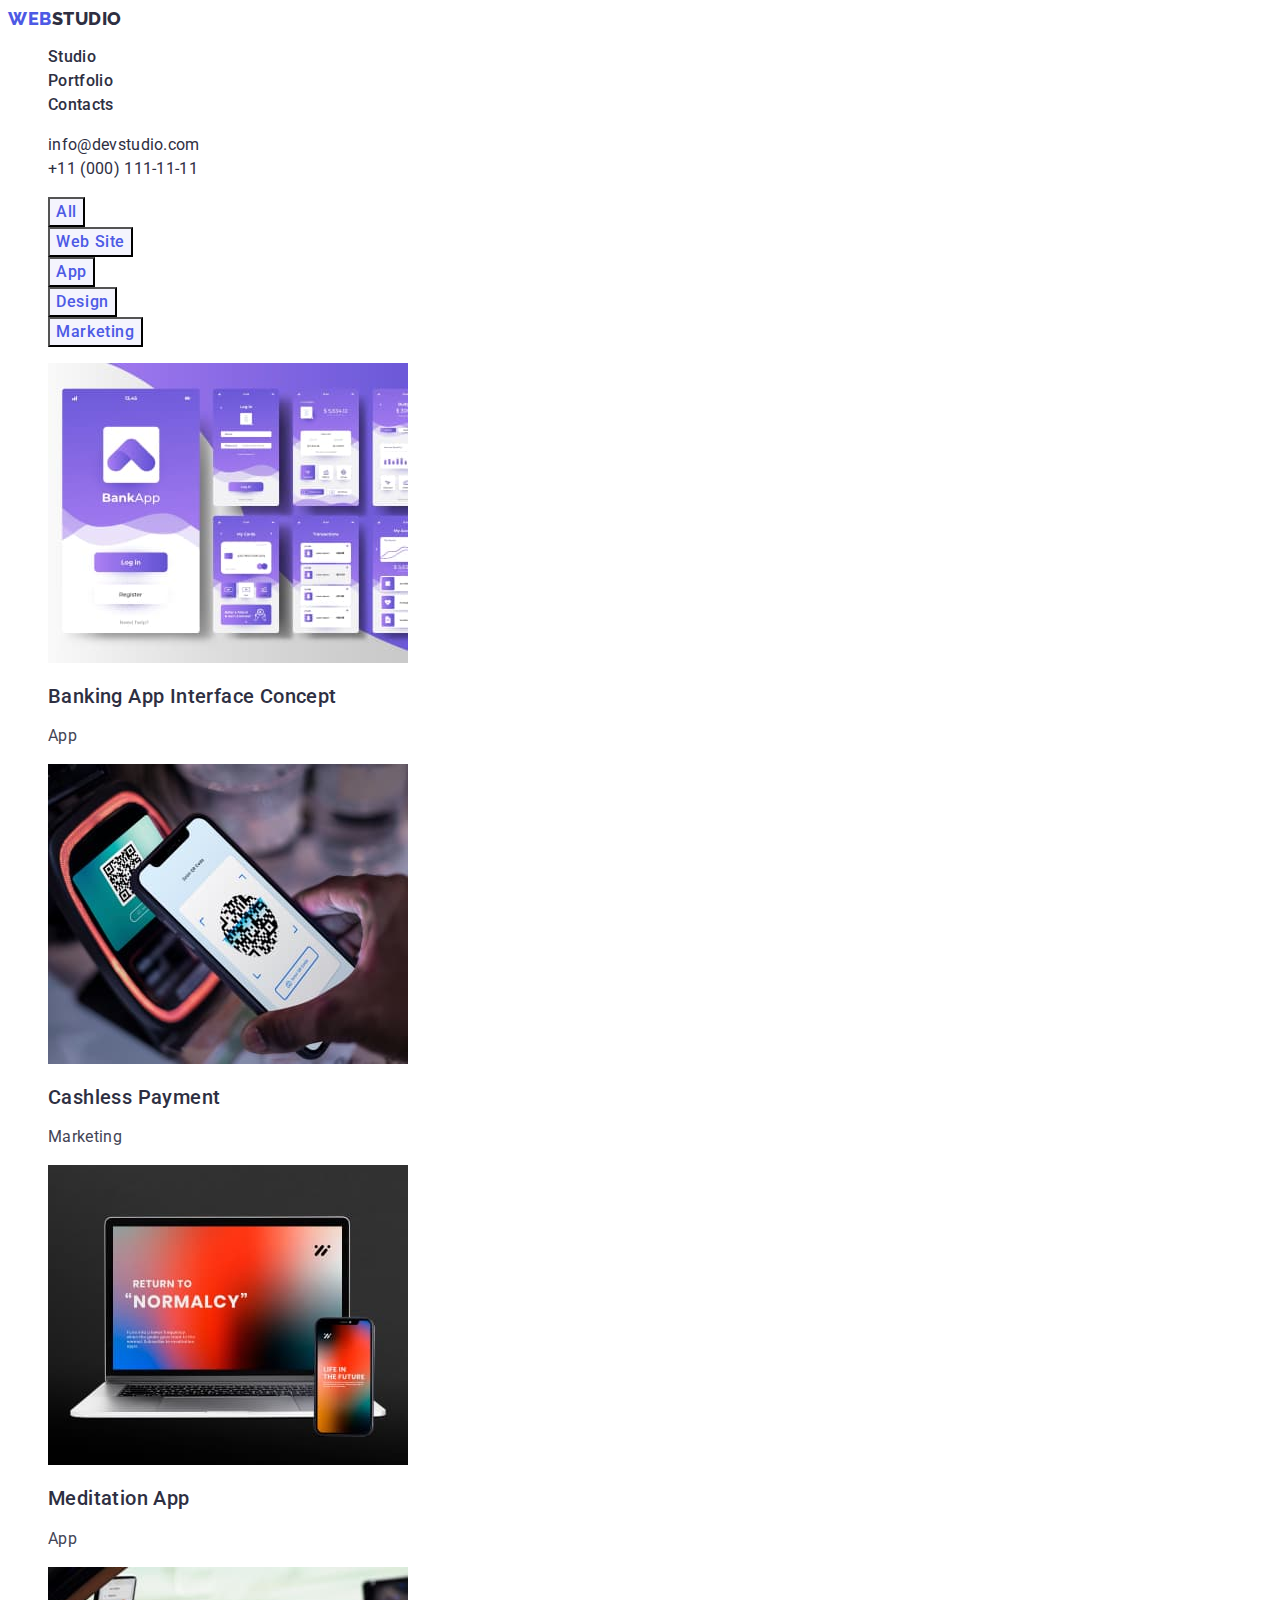
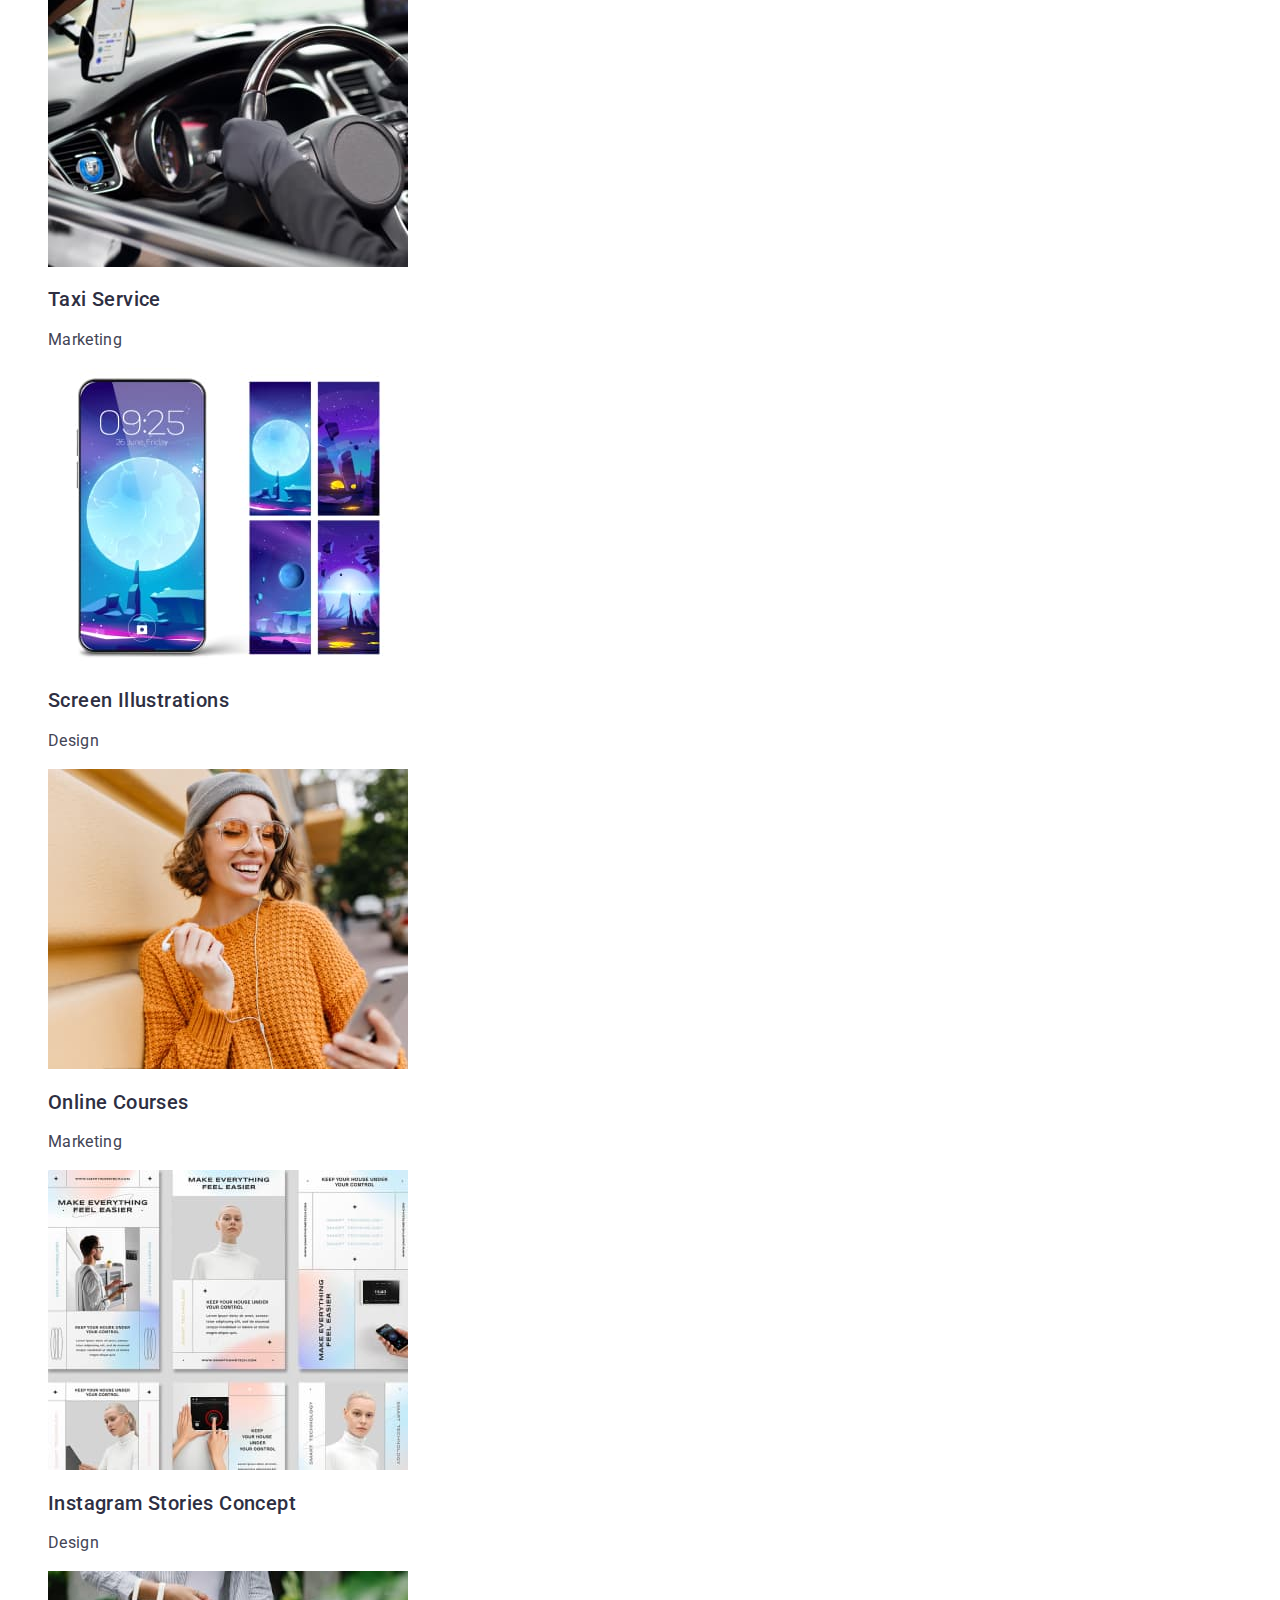
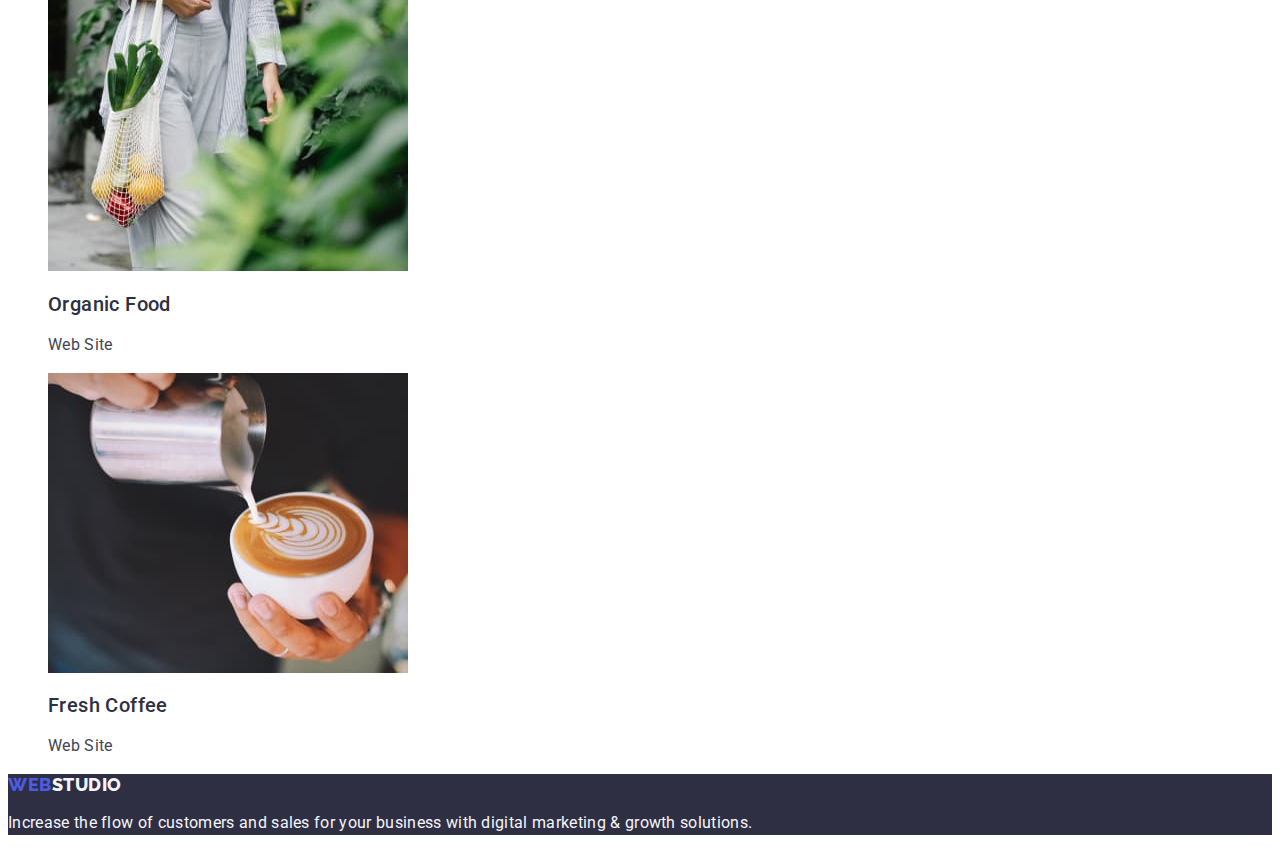
==== portfolio.html @ 87c81860 "Initial commit" ====
<!DOCTYPE html>
<html lang="en">
  <head>
    <meta charset="UTF-8" />
    <meta http-equiv="X-UA-Compatible" content="IE=edge" />
    <meta name="viewport" content="width=device-width, initial-scale=1.0" />
    <title>Portfolio</title>
    <link rel="preconnect" href="https://fonts.googleapis.com" />
    <link rel="preconnect" href="https://fonts.gstatic.com" crossorigin />
    <link
      href="https://fonts.googleapis.com/css2?family=Raleway:wght@800&family=Roboto:wght@400;500;700;900&display=swap"
      rel="stylesheet"
    />
    <link rel="stylesheet" href="./css/styles.css" />
  </head>
  <body>
    <!--Header section-->
    <header class="header">
      <!--Navigation-->
      <nav class="header-nav">
        <a class="logo link" href="./index.html">
          Web<span class="header-logo">Studio</span></a
        >
        <ul class="nav list">
          <li class="nav item">
            <a class="nav link" href="./index.html">Studio</a>
          </li>
          <li class="nav item">
            <a class="nav link" href="./portfolio.html"> Portfolio</a>
          </li>
          <li class="nav item">
            <a class="nav link" href="">Contacts</a>
          </li>
        </ul>
      </nav>
      <!--Contacts-->
      <address class="header-contacts">
        <ul class="contacts list">
          <li class="contacts item">
            <a class="contacts link" href="mailto:info@devstudio.com">
              info@devstudio.com</a
            >
          </li>
          <li class="contacts item">
            <a class="contacts link" href="tel:+110001111111">
              +11 (000) 111-11-11</a
            >
          </li>
        </ul>
      </address>
    </header>
    <main>
      <!--Gallery-->
      <section class="gallery section">
        <h1 class="gallery headline" hidden>Portfolio</h1>
        <!--Filters-->
        <ul class="gallery list">
          <li class="gallery item">
            <button class="buttons" type="button">All</button>
          </li>
          <li class="gallery item">
            <button class="buttons" type="button">Web Site</button>
          </li>
          <li class="gallery item">
            <button class="buttons" type="button">App</button>
          </li>
          <li class="gallery item">
            <button class="buttons" type="button">Design</button>
          </li>
          <li class="gallery item">
            <button class="buttons" type="button">Marketing</button>
          </li>
        </ul>
        <!--Images-->
        <ul class="gallery list">
          <li class="gallery item">
            <a class="gallery link" href="">
              <img
                class="img-item"
                src="./images/portfolio/img1.jpg"
                alt="Banking App Interface Concept"
                width="360"
                height="300"
              />
              <h2 class="gallery title">Banking App Interface Concept</h2>
              <p class="gallery text">App</p>
            </a>
          </li>
          <li class="gallery item">
            <a class="gallery link" href="">
              <img
                class="img-item"
                src="./images/portfolio/img2.jpg"
                alt="Cashless Payment"
                width="360"
                height="300"
              />
              <h2 class="gallery title">Cashless Payment</h2>
              <p class="gallery text">Marketing</p>
            </a>
          </li>
          <li class="gallery item">
            <a class="gallery link" href="">
              <img
                class="img-item"
                src="./images/portfolio/img3.jpg"
                alt="Meditation App"
                width="360"
                height="300"
              />
              <h2 class="gallery title">Meditation App</h2>
              <p class="gallery text">App</p>
            </a>
          </li>
          <li class="gallery item">
            <a class="gallery link" href="">
              <img
                class="img-item"
                src="./images/portfolio/img4.jpg"
                alt="Taxi Service"
                width="360"
                height="300"
              />
              <h2 class="gallery title">Taxi Service</h2>
              <p class="gallery text">Marketing</p>
            </a>
          </li>
          <li class="gallery item">
            <a class="gallery link" href="">
              <img
                class="img-item"
                src="./images/portfolio/img5.jpg"
                alt="Screen Illustrations"
                width="360"
                height="300"
              />
              <h2 class="gallery title">Screen Illustrations</h2>
              <p class="gallery text">Design</p>
            </a>
          </li>
          <li class="gallery item">
            <a class="gallery link" href="">
              <img
                class="img-item"
                src="./images/portfolio/img6.jpg"
                alt="Online Course"
                width="360"
                height="300"
              />
              <h2 class="gallery title">Online Courses</h2>
              <p class="gallery text">Marketing</p>
            </a>
          </li>
          <li class="gallery item">
            <a class="gallery link" href="">
              <img
                class="img-item"
                src="./images/portfolio/img7.jpg"
                alt="Instagram Stories Concept"
                width="360"
                height="300"
              />
              <h2 class="gallery title">Instagram Stories Concept</h2>
              <p class="gallery text">Design</p>
            </a>
          </li>
          <li class="gallery item">
            <a class="gallery link" href="">
              <img
                class="img-item"
                src="./images/portfolio/img8.jpg"
                alt="Organic Food"
                width="360"
                height="300"
              />
              <h2 class="gallery title">Organic Food</h2>
              <p class="gallery text">Web Site</p>
            </a>
          </li>
          <li class="gallery item">
            <a class="gallery link" href="">
              <img
                class="img-item"
                src="./images/portfolio/img9.jpg"
                alt="Fresh Coffee"
                width="360"
                height="300"
              />
              <h2 class="gallery title">Fresh Coffee</h2>
              <p class="gallery text">Web Site</p>
            </a>
          </li>
        </ul>
      </section>
    </main>
    <!--Footer-->
    <footer class="footer section">
      <a class="logo link" href="./index.html">
        Web<span class="footer-logo">Studio</span></a
      >
      <p class="logo-text">
        Increase the flow of customers and sales for your business with digital
        marketing & growth solutions.
      </p>
    </footer>
  </body>
</html>
---- css/styles.css ----
:root {
   /* Colors */
    --primary-bg-color: #FFFFFF;
    --primary-color: #434455;
    
    --main-title-color: #2E2F42;
    --main-text-color: #434455;

    --logo-color: #4D5AE5;
    --logo-accent-color: #2E2F42;
   
    --hero-main-title: #FFFFFF;
    --hero-bg-color: #2E2F42;
    --hero-btn-bgc: #4d5ae5;
    --hero-button-color: #FFFFFF;
    
    --contacts-text-color: #2E2F42;

    --team-bg-color: #F4F4FD;
    
    --nav-menu-color: #2E2F42;
    --hover-focus: #404BBF;
    
    --footer-bg-color: #2E2F42;
    --footer-logo-color: #F4F4FD;
    --footer-logo-text: #F4F4FD;
    
    --portfolio-btn-bgc: #F4F4FD;
    --portfolio-btn-color: #4d5ae5;
    --portfolio-btn-hover: #FFFFFF;
    
    
 }

 /* Main characteristics for body, titles, text and items */
 body {
   background-color: var(--primary-bg-color);
   color:var(--primary-color);
   font-family: 'Roboto', sans-serif;
   font-style: normal;
   font-weight: 400;
   font-size: 16px;
   letter-spacing: 0.02em;
  
 }

.list {
    list-style: none;
 }
 .link {
   text-decoration: none;
 }

 /* Header section */
 /* Logo */
 .logo.link {
    color: var(--logo-color);
    font-family: 'Raleway', sans-serif;
    font-weight: 800;
    font-size: 18px;
    line-height: 1.17;
    letter-spacing: 0.03em;
    text-transform: uppercase;
 }
 .header-logo {
    color: var(--logo-accent-color);
 }


 /* Navigation */

 .nav.link:hover, .nav.link:focus 
 {
   color: var(--hover-focus);
 }

 .nav.link{
    color: var(--nav-menu-color);
    font-weight: 500;
    line-height: 1.5;
 }

 /* Contacts */
 .header-contacts {
   font-style: normal;
 }
 .contacts.link {
    color: var(--contacts-text-color);
    line-height: 1.5;

 } 

 .contacts.link:hover, 
 .contacts.link:focus {
   color: var(--hover-focus);
 }

 /* Hero section */
 .hero.section {
   background-color: var(--hero-bg-color);
 }

  /* Hero heading */
 .hero.heading {
    color: var(--hero-main-title);
    font-weight: 700;
    font-size: 56px;
    line-height: 1.07;
    letter-spacing: 0.02em;
    text-align: center;
 }

.hero-button {
    background-color: var(--hero-btn-bgc);
    color: var(--hero-button-color);
    font-family: 'Roboto', sans-serif;
    font-weight: 500;
    font-size: 16px;
    line-height: 1.5;
    letter-spacing: 0.04em;
    cursor: pointer;
}
.hero-button:hover,
.hero-button:focus {
    background-color: var(--hover-focus);
}

/* Priority section */
/* Header 3 */
.title {
    color: var(--main-title-color);
    font-weight: 500;
    font-size: 20px;
    line-height: 1.2;
    letter-spacing: 0.02em;
    
}

/* Text on the page */
.text {
   color: var(--main-text-color);
   font-size: 16px;
   line-height: 1.5;
   letter-spacing: 0.02em;
}

/* Our work */
/* h2 */
.headline {
   color: var(--main-title-color);
   font-weight: 700;
   font-size: 36px;
   line-height: 1.11;
   text-align: center;
   text-transform: capitalize;
   letter-spacing: 0.02em;
}

/* Our team */
.team.section {
   background-color: var(--team-bg-color);
}
.team.item {
   background-color: var(--primary-bg-color);
}

/* Footer */
.footer.section {
   background-color: var(--footer-bg-color);
}
.footer-logo {
    color:var(--footer-logo-color);
}

.logo-text {
   color: var(--footer-logo-text);
   line-height: 1.5;
}


/* Portfolio */
/* Filters */
.buttons {
    background-color: var(--portfolio-btn-bgc);
    color: var(--portfolio-btn-color);
    font-family: 'Roboto', sans-serif;
    font-weight: 500;
    font-size: 16px;
    line-height: 1.5;
    letter-spacing: 0.04em;
    cursor: pointer;
}
.buttons:hover, .buttons:focus {
    background-color: var(--hover-focus);
    color: var(--portfolio-btn-hover);
}
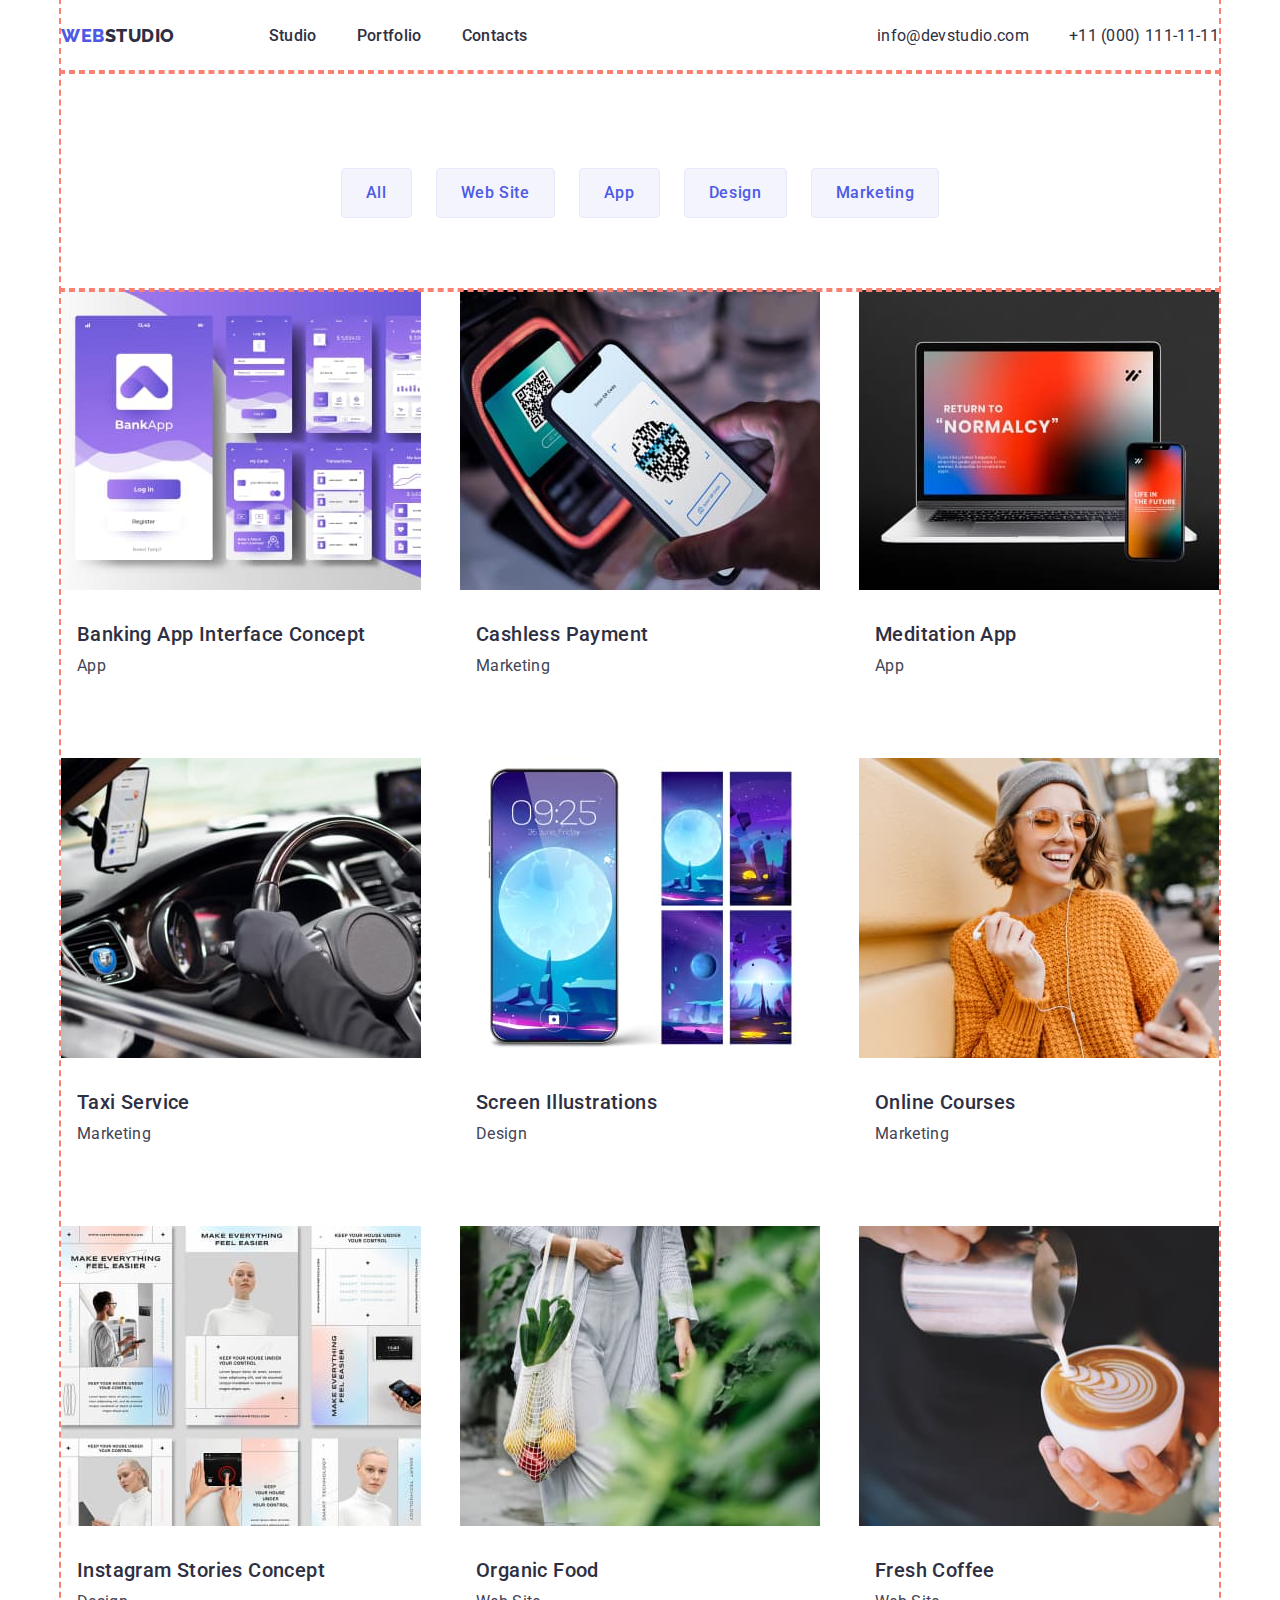
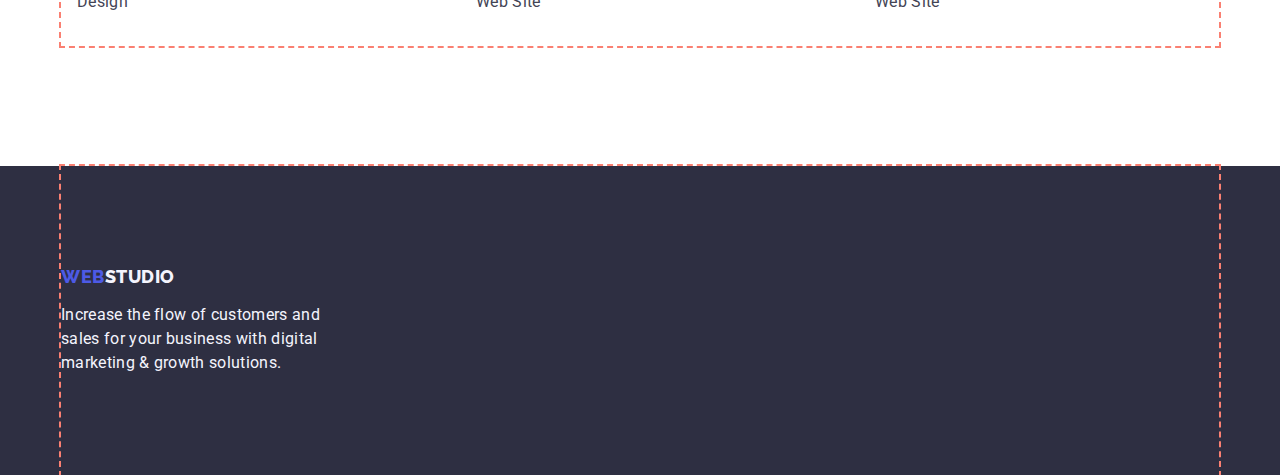
==== commit 21f47b7c: "updated styles.css" ====
--- a/portfolio.html
+++ b/portfolio.html
@@ -5,6 +5,10 @@
     <meta http-equiv="X-UA-Compatible" content="IE=edge" />
     <meta name="viewport" content="width=device-width, initial-scale=1.0" />
     <title>Portfolio</title>
+    <link
+      rel="stylesheet"
+      href="https://cdnjs.cloudflare.com/ajax/libs/modern-normalize/1.1.0/modern-normalize.css"
+    />
     <link rel="preconnect" href="https://fonts.googleapis.com" />
     <link rel="preconnect" href="https://fonts.gstatic.com" crossorigin />
     <link
@@ -16,192 +20,220 @@
   <body>
     <!--Header section-->
     <header class="header">
-      <!--Navigation-->
-      <nav class="header-nav">
-        <a class="logo link" href="./index.html">
+      <div class="header-container container">
+        <!--Navigation-->
+        <a class="logo-link link" href="./index.html">
           Web<span class="header-logo">Studio</span></a
         >
-        <ul class="nav list">
-          <li class="nav item">
-            <a class="nav link" href="./index.html">Studio</a>
-          </li>
-          <li class="nav item">
-            <a class="nav link" href="./portfolio.html"> Portfolio</a>
-          </li>
-          <li class="nav item">
-            <a class="nav link" href="">Contacts</a>
-          </li>
-        </ul>
-      </nav>
-      <!--Contacts-->
-      <address class="header-contacts">
-        <ul class="contacts list">
-          <li class="contacts item">
-            <a class="contacts link" href="mailto:info@devstudio.com">
-              info@devstudio.com</a
-            >
-          </li>
-          <li class="contacts item">
-            <a class="contacts link" href="tel:+110001111111">
-              +11 (000) 111-11-11</a
-            >
-          </li>
-        </ul>
-      </address>
+        <nav class="header-nav">
+          <ul class="nav-list list">
+            <li class="nav-item">
+              <a class="nav-link link" href="./index.html">Studio</a>
+            </li>
+            <li class="nav-item">
+              <a class="nav-link link" href="./portfolio.html"> Portfolio</a>
+            </li>
+            <li class="nav-item">
+              <a class="nav-link link" href="">Contacts</a>
+            </li>
+          </ul>
+        </nav>
+        <!--Contacts-->
+        <address class="header-contacts">
+          <ul class="contacts-list list">
+            <li class="contacts-item">
+              <a class="contacts-link link" href="mailto:info@devstudio.com">
+                info@devstudio.com</a
+              >
+            </li>
+            <li class="contacts-item">
+              <a class="contacts-link link" href="tel:+110001111111">
+                +11 (000) 111-11-11</a
+              >
+            </li>
+          </ul>
+        </address>
+      </div>
     </header>
     <main>
       <!--Gallery-->
-      <section class="gallery section">
-        <h1 class="gallery headline" hidden>Portfolio</h1>
-        <!--Filters-->
-        <ul class="gallery list">
-          <li class="gallery item">
-            <button class="buttons" type="button">All</button>
-          </li>
-          <li class="gallery item">
-            <button class="buttons" type="button">Web Site</button>
-          </li>
-          <li class="gallery item">
-            <button class="buttons" type="button">App</button>
-          </li>
-          <li class="gallery item">
-            <button class="buttons" type="button">Design</button>
-          </li>
-          <li class="gallery item">
-            <button class="buttons" type="button">Marketing</button>
-          </li>
-        </ul>
+      <section class="gallery-section">
+        <div class="filters-container container">
+          <h1 class="filters-headline headline" hidden>Portfolio</h1>
+          <!--Filters-->
+          <ul class="filters-list list">
+            <li class="filters-item">
+              <button class="buttons" type="button">All</button>
+            </li>
+            <li class="filters-item">
+              <button class="buttons" type="button">Web Site</button>
+            </li>
+            <li class="filters-item">
+              <button class="buttons" type="button">App</button>
+            </li>
+            <li class="filters-item">
+              <button class="buttons" type="button">Design</button>
+            </li>
+            <li class="filters-item">
+              <button class="buttons" type="button">Marketing</button>
+            </li>
+          </ul>
+        </div>
         <!--Images-->
-        <ul class="gallery list">
-          <li class="gallery item">
-            <a class="gallery link" href="">
-              <img
-                class="img-item"
-                src="./images/portfolio/img1.jpg"
-                alt="Banking App Interface Concept"
-                width="360"
-                height="300"
-              />
-              <h2 class="gallery title">Banking App Interface Concept</h2>
-              <p class="gallery text">App</p>
-            </a>
-          </li>
-          <li class="gallery item">
-            <a class="gallery link" href="">
-              <img
-                class="img-item"
-                src="./images/portfolio/img2.jpg"
-                alt="Cashless Payment"
-                width="360"
-                height="300"
-              />
-              <h2 class="gallery title">Cashless Payment</h2>
-              <p class="gallery text">Marketing</p>
-            </a>
-          </li>
-          <li class="gallery item">
-            <a class="gallery link" href="">
-              <img
-                class="img-item"
-                src="./images/portfolio/img3.jpg"
-                alt="Meditation App"
-                width="360"
-                height="300"
-              />
-              <h2 class="gallery title">Meditation App</h2>
-              <p class="gallery text">App</p>
-            </a>
-          </li>
-          <li class="gallery item">
-            <a class="gallery link" href="">
-              <img
-                class="img-item"
-                src="./images/portfolio/img4.jpg"
-                alt="Taxi Service"
-                width="360"
-                height="300"
-              />
-              <h2 class="gallery title">Taxi Service</h2>
-              <p class="gallery text">Marketing</p>
-            </a>
-          </li>
-          <li class="gallery item">
-            <a class="gallery link" href="">
-              <img
-                class="img-item"
-                src="./images/portfolio/img5.jpg"
-                alt="Screen Illustrations"
-                width="360"
-                height="300"
-              />
-              <h2 class="gallery title">Screen Illustrations</h2>
-              <p class="gallery text">Design</p>
-            </a>
-          </li>
-          <li class="gallery item">
-            <a class="gallery link" href="">
-              <img
-                class="img-item"
-                src="./images/portfolio/img6.jpg"
-                alt="Online Course"
-                width="360"
-                height="300"
-              />
-              <h2 class="gallery title">Online Courses</h2>
-              <p class="gallery text">Marketing</p>
-            </a>
-          </li>
-          <li class="gallery item">
-            <a class="gallery link" href="">
-              <img
-                class="img-item"
-                src="./images/portfolio/img7.jpg"
-                alt="Instagram Stories Concept"
-                width="360"
-                height="300"
-              />
-              <h2 class="gallery title">Instagram Stories Concept</h2>
-              <p class="gallery text">Design</p>
-            </a>
-          </li>
-          <li class="gallery item">
-            <a class="gallery link" href="">
-              <img
-                class="img-item"
-                src="./images/portfolio/img8.jpg"
-                alt="Organic Food"
-                width="360"
-                height="300"
-              />
-              <h2 class="gallery title">Organic Food</h2>
-              <p class="gallery text">Web Site</p>
-            </a>
-          </li>
-          <li class="gallery item">
-            <a class="gallery link" href="">
-              <img
-                class="img-item"
-                src="./images/portfolio/img9.jpg"
-                alt="Fresh Coffee"
-                width="360"
-                height="300"
-              />
-              <h2 class="gallery title">Fresh Coffee</h2>
-              <p class="gallery text">Web Site</p>
-            </a>
-          </li>
-        </ul>
+        <div class="gallery-container container">
+          <ul class="gallery-list list">
+            <li class="gallery-item">
+              <a class="gallery-link link" href="">
+                <img
+                  class="img-item"
+                  src="./images/portfolio/img1.jpg"
+                  alt="Banking App Interface Concept"
+                  width="360"
+                  height="300"
+                />
+                <div class="gallery-card-content">
+                  <h2 class="gallery-title title">
+                    Banking App Interface Concept
+                  </h2>
+                  <p class="gallery-text text">App</p>
+                </div>
+              </a>
+            </li>
+            <li class="gallery-item">
+              <a class="gallery-link link" href="">
+                <img
+                  class="img-item"
+                  src="./images/portfolio/img2.jpg"
+                  alt="Cashless Payment"
+                  width="360"
+                  height="300"
+                />
+                <div class="gallery-card-content">
+                  <h2 class="gallery-title title">Cashless Payment</h2>
+                  <p class="gallery-text text">Marketing</p>
+                </div>
+              </a>
+            </li>
+            <li class="gallery-item">
+              <a class="gallery-link link" href="">
+                <img
+                  class="img-item"
+                  src="./images/portfolio/img3.jpg"
+                  alt="Meditation App"
+                  width="360"
+                  height="300"
+                />
+                <div class="gallery-card-content">
+                  <h2 class="gallery-title title">Meditation App</h2>
+                  <p class="gallery-text text">App</p>
+                </div>
+              </a>
+            </li>
+            <li class="gallery-item">
+              <a class="gallery-link link" href="">
+                <img
+                  class="img-item"
+                  src="./images/portfolio/img4.jpg"
+                  alt="Taxi Service"
+                  width="360"
+                  height="300"
+                />
+                <div class="gallery-card-content">
+                  <h2 class="gallery-title title">Taxi Service</h2>
+                  <p class="gallery-text text">Marketing</p>
+                </div>
+              </a>
+            </li>
+            <li class="gallery-item">
+              <a class="gallery-link link" href="">
+                <img
+                  class="img-item"
+                  src="./images/portfolio/img5.jpg"
+                  alt="Screen Illustrations"
+                  width="360"
+                  height="300"
+                />
+                <div class="gallery-card-content">
+                  <h2 class="gallery-title title">Screen Illustrations</h2>
+                  <p class="gallery-text text">Design</p>
+                </div>
+              </a>
+            </li>
+            <li class="gallery-item">
+              <a class="gallery-link link" href="">
+                <img
+                  class="img-item"
+                  src="./images/portfolio/img6.jpg"
+                  alt="Online Course"
+                  width="360"
+                  height="300"
+                />
+                <div class="gallery-card-content">
+                  <h2 class="gallery-title title">Online Courses</h2>
+                  <p class="gallery-text text">Marketing</p>
+                </div>
+              </a>
+            </li>
+            <li class="gallery-item">
+              <a class="gallery-link link" href="">
+                <img
+                  class="img-item"
+                  src="./images/portfolio/img7.jpg"
+                  alt="Instagram Stories Concept"
+                  width="360"
+                  height="300"
+                />
+                <div class="gallery-card-content">
+                  <h2 class="gallery-title title">Instagram Stories Concept</h2>
+                  <p class="gallery-text text">Design</p>
+                </div>
+              </a>
+            </li>
+            <li class="gallery-item">
+              <a class="gallery-link link" href="">
+                <img
+                  class="img-item"
+                  src="./images/portfolio/img8.jpg"
+                  alt="Organic Food"
+                  width="360"
+                  height="300"
+                />
+                <div class="gallery-card-content">
+                  <h2 class="gallery-title title">Organic Food</h2>
+                  <p class="gallery-text text">Web Site</p>
+                </div>
+              </a>
+            </li>
+            <li class="gallery-item">
+              <a class="gallery-link link" href="">
+                <img
+                  class="img-item"
+                  src="./images/portfolio/img9.jpg"
+                  alt="Fresh Coffee"
+                  width="360"
+                  height="300"
+                />
+                <div class="gallery-card-content">
+                  <h2 class="gallery-title title">Fresh Coffee</h2>
+                  <p class="gallery-text text">Web Site</p>
+                </div>
+              </a>
+            </li>
+          </ul>
+        </div>
       </section>
     </main>
     <!--Footer-->
-    <footer class="footer section">
-      <a class="logo link" href="./index.html">
-        Web<span class="footer-logo">Studio</span></a
-      >
-      <p class="logo-text">
-        Increase the flow of customers and sales for your business with digital
-        marketing & growth solutions.
-      </p>
+    <footer class="footer-section">
+      <div class="footer-container container">
+        <a class="logo-link link" href="./index.html">
+          Web<span class="footer-logo">Studio</span></a
+        >
+        <p class="logo-text">
+          Increase the flow of customers and sales for your business with
+          digital marketing & growth solutions.
+        </p>
+      </div>
     </footer>
   </body>
 </html>
--- a/css/styles.css
+++ b/css/styles.css
@@ -1,39 +1,73 @@
- :root {
+:root {
    /* Colors */
     --primary-bg-color: #FFFFFF;
     --primary-color: #434455;
     
     --main-title-color: #2E2F42;
     --main-text-color: #434455;
-
+   
+    /* Logo */
     --logo-color: #4D5AE5;
     --logo-accent-color: #2E2F42;
    
+    /* Hero */
     --hero-main-title: #FFFFFF;
     --hero-bg-color: #2E2F42;
     --hero-btn-bgc: #4d5ae5;
     --hero-button-color: #FFFFFF;
     
+    /*Contacts */
     --contacts-text-color: #2E2F42;
-
+   
+    /* Team section */
     --team-bg-color: #F4F4FD;
-    
+   
+    /* Navigation */
     --nav-menu-color: #2E2F42;
     --hover-focus: #404BBF;
     
+    /* Footer */
     --footer-bg-color: #2E2F42;
     --footer-logo-color: #F4F4FD;
     --footer-logo-text: #F4F4FD;
-    
+   
+   /* Portfolio */
     --portfolio-btn-bgc: #F4F4FD;
     --portfolio-btn-color: #4d5ae5;
     --portfolio-btn-hover: #FFFFFF;
     
     
  }
+/* Reset starts */
+h1, 
+h2, 
+h3, 
+h4, 
+h6, 
+p {
+   margin: 0;
+}
+.list {
+   list-style: none;
+   padding: 0;
+   margin: 0;
+ }
+.link {
+   text-decoration: none;
+   color: currentColor;
+ }
+img {
+   display: block;
+ }
+button {
+   cursor: pointer;
+   font-family: inherit;
+   color: currentColor;
+ }
+/* Reset ends */
 
  /* Main characteristics for body, titles, text and items */
- body {
+body {
    background-color: var(--primary-bg-color);
    color:var(--primary-color);
    font-family: 'Roboto', sans-serif;
@@ -41,19 +75,45 @@
    font-weight: 400;
    font-size: 16px;
    letter-spacing: 0.02em;
-  
- }
-
-.list {
-    list-style: none;
- }
- .link {
-   text-decoration: none;
- }
+ }
+
+.container {
+   width: 1158px;
+   margin: 0 auto;
+   
+   
+   outline: 2px dashed salmon;
+   
+ }
+ /* Header 3 */
+.title {
+    color: var(--main-title-color);
+    font-weight: 500;
+    font-size: 20px;
+    line-height: 1.2;
+    letter-spacing: 0.02em;
+    
+}
+
+/* Text on the page */
+.text {
+   color: var(--main-text-color);
+   font-size: 16px;
+   line-height: 1.5;
+   letter-spacing: 0.02em;
+}
+
+
 
  /* Header section */
+.header-container {
+   display: flex;
+   align-items: center;
+   justify-content: space-between;
+}
+
  /* Logo */
- .logo.link {
+.logo-link {
     color: var(--logo-color);
     font-family: 'Raleway', sans-serif;
     font-weight: 800;
@@ -61,64 +121,93 @@
     line-height: 1.17;
     letter-spacing: 0.03em;
     text-transform: uppercase;
- }
- .header-logo {
+    padding: 0;
+    margin-right: 76px;
+ }
+.header-logo {
     color: var(--logo-accent-color);
  }
 
 
  /* Navigation */
-
- .nav.link:hover, .nav.link:focus 
- {
-   color: var(--hover-focus);
- }
-
- .nav.link{
+.nav-list {
+      display: flex;
+      flex-direction: row;
+      align-items: flex-start;
+      gap: 40px;
+      margin-right: 332px;
+   }
+.nav-link{
     color: var(--nav-menu-color);
     font-weight: 500;
     line-height: 1.5;
- }
+    display: inline-block;
+    padding: 24px 0;
+ }
+ 
+.nav-link:hover:hover, 
+.nav-link:focus:focus 
+ {
+   color: var(--hover-focus);
+ }
+
 
  /* Contacts */
- .header-contacts {
+.header-contacts {
    font-style: normal;
  }
- .contacts.link {
-    color: var(--contacts-text-color);
-    line-height: 1.5;
-
+.contacts-list {
+   display: flex;
+   flex-direction: row;
+   gap: 40px;
+
+ }
+ 
+ .contacts-link {
+   color: var(--contacts-text-color);
+   line-height: 1.5;
  } 
 
- .contacts.link:hover, 
- .contacts.link:focus {
+.contacts-link:hover, 
+.contacts-link:focus {
    color: var(--hover-focus);
  }
 
+
  /* Hero section */
- .hero.section {
+.hero-section {
    background-color: var(--hero-bg-color);
- }
-
-  /* Hero heading */
- .hero.heading {
-    color: var(--hero-main-title);
-    font-weight: 700;
-    font-size: 56px;
-    line-height: 1.07;
-    letter-spacing: 0.02em;
-    text-align: center;
+   margin-bottom: 120px;
+ }
+
+/* Hero heading */
+.hero-container {
+   display: flex;
+   flex-direction: column;
+   align-items: center;
+   justify-content: center;
+   gap: 48px;
+   padding: 188px 472px;
+   }
+.hero-heading {
+   color: var(--hero-main-title);
+   font-weight: 700;
+   font-size: 56px;
+   line-height: 1.07;
+   letter-spacing: 0.02em;
+   width: 496px;
+   text-align: center;
  }
 
 .hero-button {
-    background-color: var(--hero-btn-bgc);
-    color: var(--hero-button-color);
-    font-family: 'Roboto', sans-serif;
-    font-weight: 500;
-    font-size: 16px;
-    line-height: 1.5;
-    letter-spacing: 0.04em;
-    cursor: pointer;
+   background-color: var(--hero-btn-bgc);
+   color: var(--hero-button-color);
+   font-family: 'Roboto', sans-serif;
+   font-weight: 500;
+   font-size: 16px;
+   line-height: 1.5;
+   letter-spacing: 0.04em;
+   padding: 16px 32px;
 }
 .hero-button:hover,
 .hero-button:focus {
@@ -126,26 +215,32 @@
 }
 
 /* Priority section */
-/* Header 3 */
-.title {
-    color: var(--main-title-color);
-    font-weight: 500;
-    font-size: 20px;
-    line-height: 1.2;
-    letter-spacing: 0.02em;
-    
-}
-
-/* Text on the page */
-.text {
-   color: var(--main-text-color);
-   font-size: 16px;
-   line-height: 1.5;
-   letter-spacing: 0.02em;
+.priority-section {
+   margin-bottom: 120px;
+}
+.priority-container {
+   display: flex;
+}
+.priority-list {
+   display: flex;
+   flex-direction: row;
+   align-items: flex-start;
+   gap: 24px;
+}
+.priority-title {
+   margin-bottom: 8px;
 }
 
 /* Our work */
 /* h2 */
+.work-container {
+   margin-bottom: 120px;
+}
+.work-list {
+   display: flex;
+   flex-wrap: wrap;
+   justify-content: space-between;
+}
 .headline {
    color: var(--main-title-color);
    font-weight: 700;
@@ -154,43 +249,97 @@
    text-align: center;
    text-transform: capitalize;
    letter-spacing: 0.02em;
-}
+   margin-bottom: 72px;
+}
+
 
 /* Our team */
-.team.section {
+.team-section {
    background-color: var(--team-bg-color);
-}
-.team.item {
+   margin-bottom: 120px;
+}
+.team-list {
+   display: flex;
+   flex-wrap: wrap;
+   justify-content: space-between;
+}
+.team-item {
    background-color: var(--primary-bg-color);
 }
+.card-content {
+   display: flex;
+   flex-direction: column;
+   justify-content: center;
+   align-items: center;
+   gap: 8px;
+   padding: 32px 16px;
+}
 
 /* Footer */
-.footer.section {
+.footer-section {
    background-color: var(--footer-bg-color);
+}
+.footer-container {
+   display: flex;
+   flex-direction: column;
+   justify-content: flex-start;
+   padding: 100px 156px 100px 0;
 }
 .footer-logo {
     color:var(--footer-logo-color);
 }
-
+.footer-section .logo-link {
+   margin-bottom: 16px;
+}
 .logo-text {
    color: var(--footer-logo-text);
    line-height: 1.5;
+   width: 264px;
 }
 
 
 /* Portfolio */
 /* Filters */
+.filters-list {
+   display: flex;
+   justify-content: center;
+   gap: 24px; 
+   padding-top: 96px;
+   padding-bottom: 72px;
+}
 .buttons {
-    background-color: var(--portfolio-btn-bgc);
-    color: var(--portfolio-btn-color);
-    font-family: 'Roboto', sans-serif;
-    font-weight: 500;
-    font-size: 16px;
-    line-height: 1.5;
-    letter-spacing: 0.04em;
-    cursor: pointer;
+   background-color: var(--portfolio-btn-bgc);
+   color: var(--portfolio-btn-color);
+   border: 1px solid #E7E9FC;
+   border-radius: 4px;
+   font-family: 'Roboto', sans-serif;
+   font-weight: 500;
+   font-size: 16px;
+   line-height: 1.5;
+   letter-spacing: 0.04em;
+   padding: 12px 24px;
+   
 }
 .buttons:hover, .buttons:focus {
     background-color: var(--hover-focus);
     color: var(--portfolio-btn-hover);
+}
+/*Gallery */
+.gallery-container {
+   margin-bottom: 120px;
+}
+.gallery-list {
+   display: flex;
+   flex-direction: row;
+   flex-wrap: wrap;
+   justify-content: space-between;
+   gap: 48px 24px;
+}
+.gallery-card-content {
+   display: flex;
+   flex-direction: column;
+   padding: 32px 0 32px 16px;
+}
+.gallery-title {
+   margin-bottom: 8px;
 }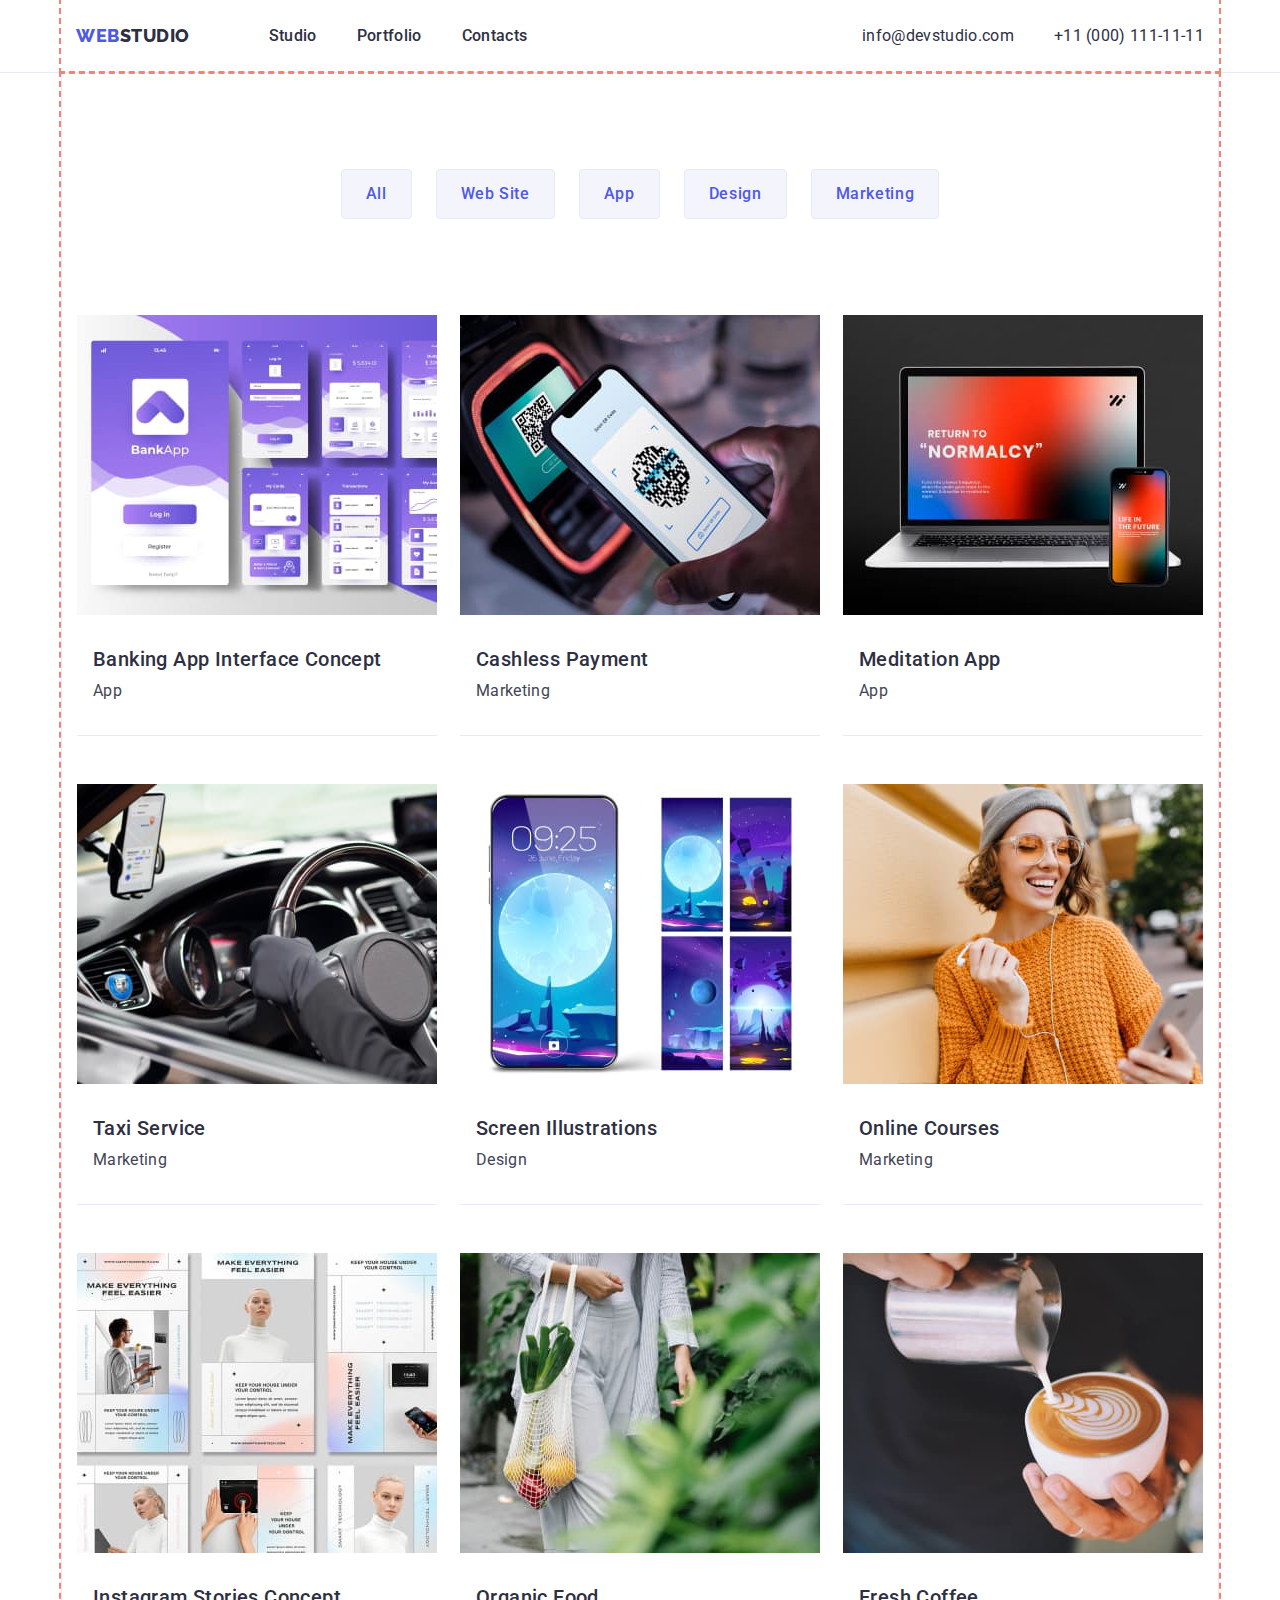
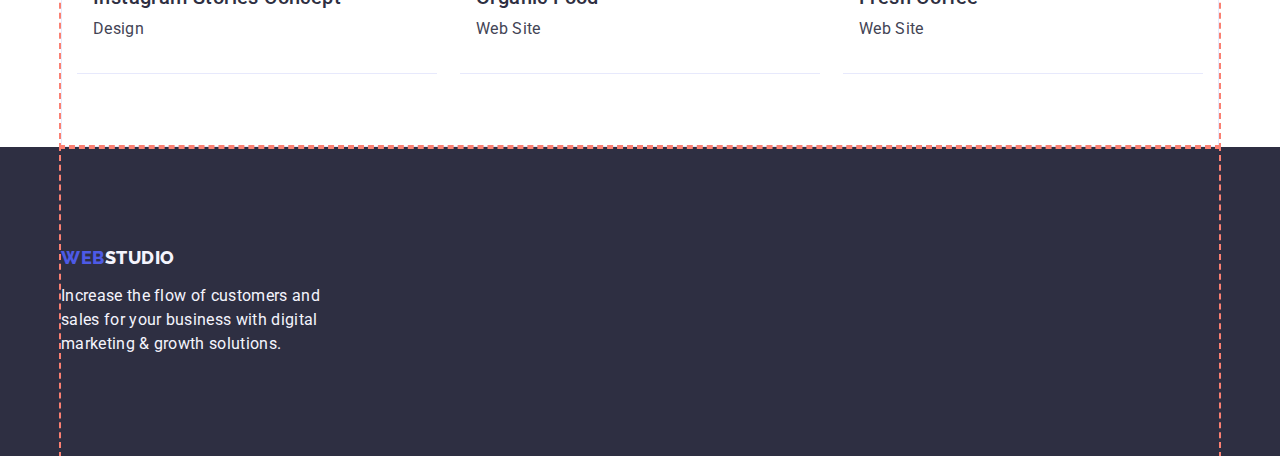
==== commit 5af6966e: "updated styles.css" ====
--- a/portfolio.html
+++ b/portfolio.html
@@ -7,7 +7,7 @@
     <title>Portfolio</title>
     <link
       rel="stylesheet"
-      href="https://cdnjs.cloudflare.com/ajax/libs/modern-normalize/1.1.0/modern-normalize.css"
+      href="https://cdn.jsdelivr.net/npm/modern-normalize@1.1.0/modern-normalize.min.css"
     />
     <link rel="preconnect" href="https://fonts.googleapis.com" />
     <link rel="preconnect" href="https://fonts.gstatic.com" crossorigin />
@@ -58,7 +58,7 @@
     <main>
       <!--Gallery-->
       <section class="gallery-section">
-        <div class="filters-container container">
+        <div class="portfolio-container container">
           <h1 class="filters-headline headline" hidden>Portfolio</h1>
           <!--Filters-->
           <ul class="filters-list list">
@@ -78,9 +78,8 @@
               <button class="buttons" type="button">Marketing</button>
             </li>
           </ul>
-        </div>
-        <!--Images-->
-        <div class="gallery-container container">
+
+          <!--Images-->
           <ul class="gallery-list list">
             <li class="gallery-item">
               <a class="gallery-link link" href="">
--- a/css/styles.css
+++ b/css/styles.css
@@ -80,6 +80,7 @@
 .container {
    width: 1158px;
    margin: 0 auto;
+   padding: 0 15px;
    
    
    outline: 2px dashed salmon;
@@ -106,6 +107,9 @@
 
 
  /* Header section */
+.header {
+   border-bottom: 1px solid #e7e9fc;
+}
 .header-container {
    display: flex;
    align-items: center;
@@ -130,10 +134,11 @@
 
 
  /* Navigation */
+
 .nav-list {
       display: flex;
       flex-direction: row;
-      align-items: flex-start;
+      align-items: center;
       gap: 40px;
       margin-right: 332px;
    }
@@ -159,11 +164,12 @@
 .contacts-list {
    display: flex;
    flex-direction: row;
+   align-items: center;
    gap: 40px;
 
  }
  
- .contacts-link {
+.contacts-link {
    color: var(--contacts-text-color);
    line-height: 1.5;
  } 
@@ -177,7 +183,7 @@
  /* Hero section */
 .hero-section {
    background-color: var(--hero-bg-color);
-   margin-bottom: 120px;
+   padding: 188px 0;
  }
 
 /* Hero heading */
@@ -195,7 +201,7 @@
    font-size: 56px;
    line-height: 1.07;
    letter-spacing: 0.02em;
-   width: 496px;
+   max-width: 496px;
    text-align: center;
  }
 
@@ -208,6 +214,10 @@
    line-height: 1.5;
    letter-spacing: 0.04em;
    padding: 16px 32px;
+   border-radius: 4px;
+   min-width: 169px;
+   height: 56px;
+   border: none;
 }
 .hero-button:hover,
 .hero-button:focus {
@@ -216,7 +226,7 @@
 
 /* Priority section */
 .priority-section {
-   margin-bottom: 120px;
+   padding: 120px 0;
 }
 .priority-container {
    display: flex;
@@ -228,18 +238,23 @@
    gap: 24px;
 }
 .priority-title {
+   width: calc((100% - 72px) / 4);
    margin-bottom: 8px;
 }
 
 /* Our work */
 /* h2 */
 .work-container {
-   margin-bottom: 120px;
+padding-bottom: 120px;
 }
 .work-list {
    display: flex;
    flex-wrap: wrap;
    justify-content: space-between;
+}
+.work-item {
+   gap: 24px;
+   width: calc((100% - 48px) / 3);
 }
 .headline {
    color: var(--main-title-color);
@@ -256,25 +271,35 @@
 /* Our team */
 .team-section {
    background-color: var(--team-bg-color);
-   margin-bottom: 120px;
+   padding: 120px 0;
+}
+.team-container {
+   border-radius: 0px 0px 4px 4px;
 }
 .team-list {
    display: flex;
    flex-wrap: wrap;
    justify-content: space-between;
+   gap: 24px;
 }
 .team-item {
    background-color: var(--primary-bg-color);
+   width: calc((100% - 72px) / 4);
 }
 .card-content {
    display: flex;
    flex-direction: column;
    justify-content: center;
    align-items: center;
-   gap: 8px;
    padding: 32px 16px;
 }
-
+.team-title {
+   text-align: center;
+   margin-bottom: 8px
+}
+.team-text {
+   text-align: center;
+}
 /* Footer */
 .footer-section {
    background-color: var(--footer-bg-color);
@@ -283,12 +308,13 @@
    display: flex;
    flex-direction: column;
    justify-content: flex-start;
-   padding: 100px 156px 100px 0;
+   padding: 100px 0;
 }
 .footer-logo {
     color:var(--footer-logo-color);
 }
 .footer-section .logo-link {
+   display: inline-block;
    margin-bottom: 16px;
 }
 .logo-text {
@@ -304,8 +330,7 @@
    display: flex;
    justify-content: center;
    gap: 24px; 
-   padding-top: 96px;
-   padding-bottom: 72px;
+   padding: 96px 120px;
 }
 .buttons {
    background-color: var(--portfolio-btn-bgc);
@@ -318,27 +343,37 @@
    line-height: 1.5;
    letter-spacing: 0.04em;
    padding: 12px 24px;
+   border-radius: 4px;
    
 }
 .buttons:hover, .buttons:focus {
     background-color: var(--hover-focus);
     color: var(--portfolio-btn-hover);
+   border: 1px solid transparent;
 }
 /*Gallery */
-.gallery-container {
-   margin-bottom: 120px;
+.portfolio-container {
+   border: 1px solid #e7e9fc;
+   border-top: none;
 }
 .gallery-list {
    display: flex;
    flex-direction: row;
    flex-wrap: wrap;
    justify-content: space-between;
-   gap: 48px 24px;
+   row-gap: 48px;
+   margin-bottom: 72px;
+}
+.gallery-item {
+   border-bottom: 1px solid #E7E9FC;
+}
+.gallery-link {
+   width: calc((100% - 48px) / 3);
 }
 .gallery-card-content {
    display: flex;
    flex-direction: column;
-   padding: 32px 0 32px 16px;
+   padding: 32px 16px;
 }
 .gallery-title {
    margin-bottom: 8px;
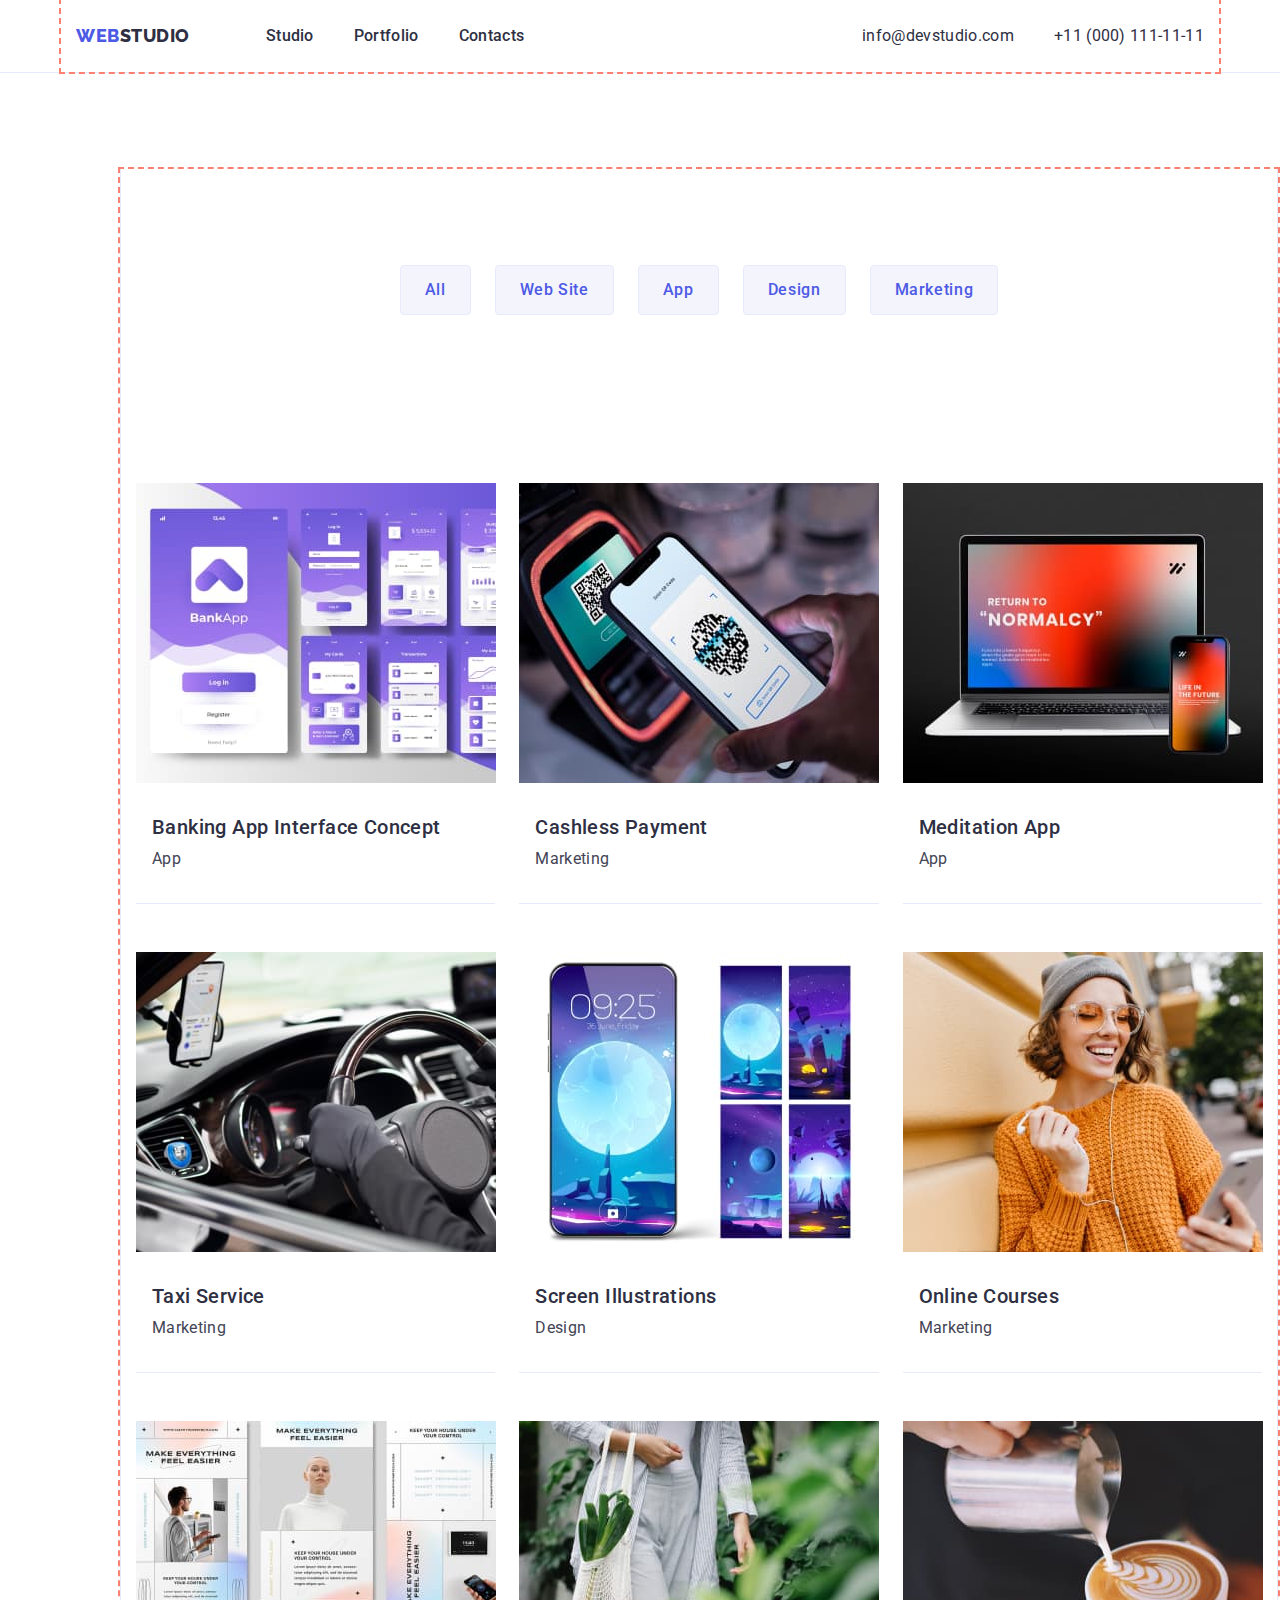
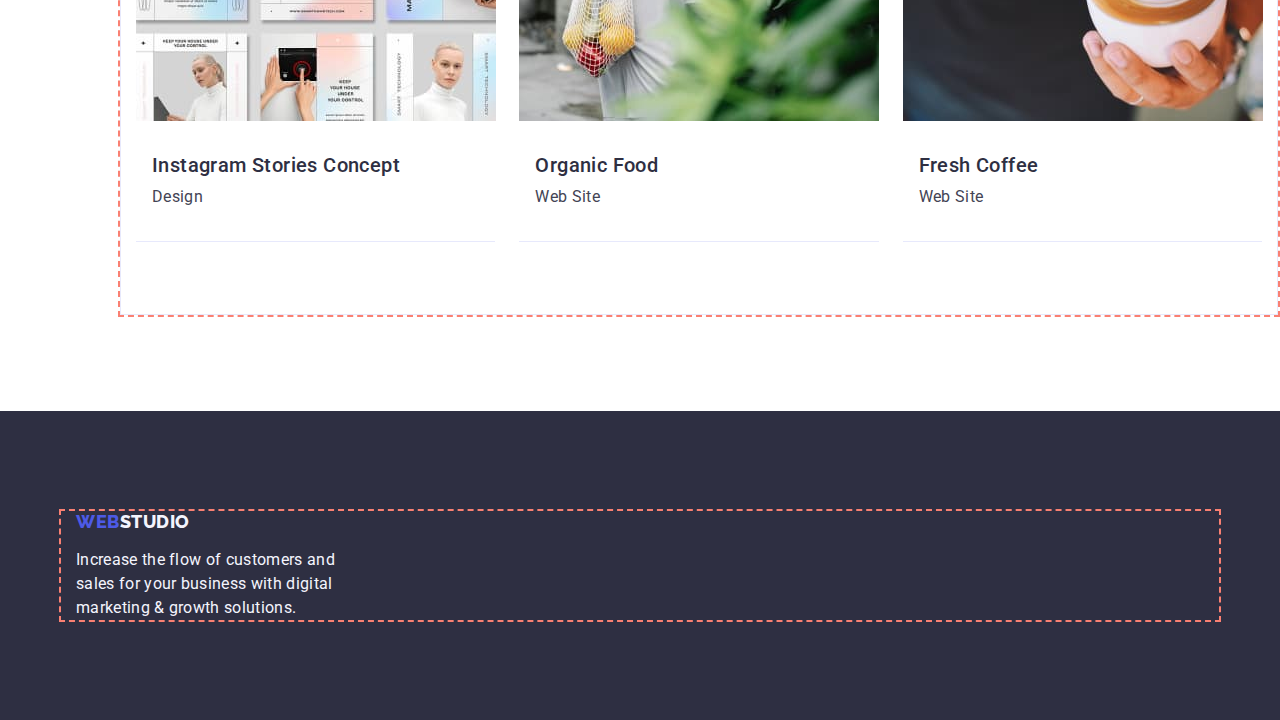
==== commit 2ddecf92: "update styles.css" ====
--- a/portfolio.html
+++ b/portfolio.html
@@ -22,10 +22,11 @@
     <header class="header">
       <div class="header-container container">
         <!--Navigation-->
-        <a class="logo-link link" href="./index.html">
-          Web<span class="header-logo">Studio</span></a
-        >
+
         <nav class="header-nav">
+          <a class="logo-link link" href="./index.html">
+            Web<span class="header-logo">Studio</span></a
+          >
           <ul class="nav-list list">
             <li class="nav-item">
               <a class="nav-link link" href="./index.html">Studio</a>
--- a/css/styles.css
+++ b/css/styles.css
@@ -131,10 +131,11 @@
 .header-logo {
     color: var(--logo-accent-color);
  }
-
-
- /* Navigation */
-
+.header-nav {
+   display: flex;
+   flex-direction: row;
+   align-items: center;
+}
 .nav-list {
       display: flex;
       flex-direction: row;
@@ -193,7 +194,6 @@
    align-items: center;
    justify-content: center;
    gap: 48px;
-   padding: 188px 472px;
    }
 .hero-heading {
    color: var(--hero-main-title);
@@ -237,23 +237,25 @@
    align-items: flex-start;
    gap: 24px;
 }
+.priority-item {
+   width: calc((100% - 72px) / 4);
+}
 .priority-title {
-   width: calc((100% - 72px) / 4);
    margin-bottom: 8px;
 }
 
 /* Our work */
 /* h2 */
-.work-container {
+.work-section {
 padding-bottom: 120px;
 }
 .work-list {
    display: flex;
    flex-wrap: wrap;
    justify-content: space-between;
+   gap: 24px;
 }
 .work-item {
-   gap: 24px;
    width: calc((100% - 48px) / 3);
 }
 .headline {
@@ -273,9 +275,6 @@
    background-color: var(--team-bg-color);
    padding: 120px 0;
 }
-.team-container {
-   border-radius: 0px 0px 4px 4px;
-}
 .team-list {
    display: flex;
    flex-wrap: wrap;
@@ -292,6 +291,7 @@
    justify-content: center;
    align-items: center;
    padding: 32px 16px;
+   border-radius: 0px 0px 4px 4px;
 }
 .team-title {
    text-align: center;
@@ -303,17 +303,17 @@
 /* Footer */
 .footer-section {
    background-color: var(--footer-bg-color);
+   padding: 100px 0;
 }
 .footer-container {
    display: flex;
    flex-direction: column;
    justify-content: flex-start;
-   padding: 100px 0;
 }
 .footer-logo {
     color:var(--footer-logo-color);
 }
-.footer-section .logo-link {
+.footer-section .link {
    display: inline-block;
    margin-bottom: 16px;
 }
@@ -331,6 +331,7 @@
    justify-content: center;
    gap: 24px; 
    padding: 96px 120px;
+   margin-bottom: 72px;
 }
 .buttons {
    background-color: var(--portfolio-btn-bgc);
@@ -352,6 +353,9 @@
    border: 1px solid transparent;
 }
 /*Gallery */
+.gallery-section {
+   padding: 96px 120px;
+}
 .portfolio-container {
    border: 1px solid #e7e9fc;
    border-top: none;
@@ -361,15 +365,16 @@
    flex-direction: row;
    flex-wrap: wrap;
    justify-content: space-between;
+   column-gap: 24px;
    row-gap: 48px;
    margin-bottom: 72px;
 }
 .gallery-item {
+   width: calc((100% - 48px) / 3);
    border-bottom: 1px solid #E7E9FC;
-}
-.gallery-link {
-   width: calc((100% - 48px) / 3);
-}
+   
+}
+
 .gallery-card-content {
    display: flex;
    flex-direction: column;
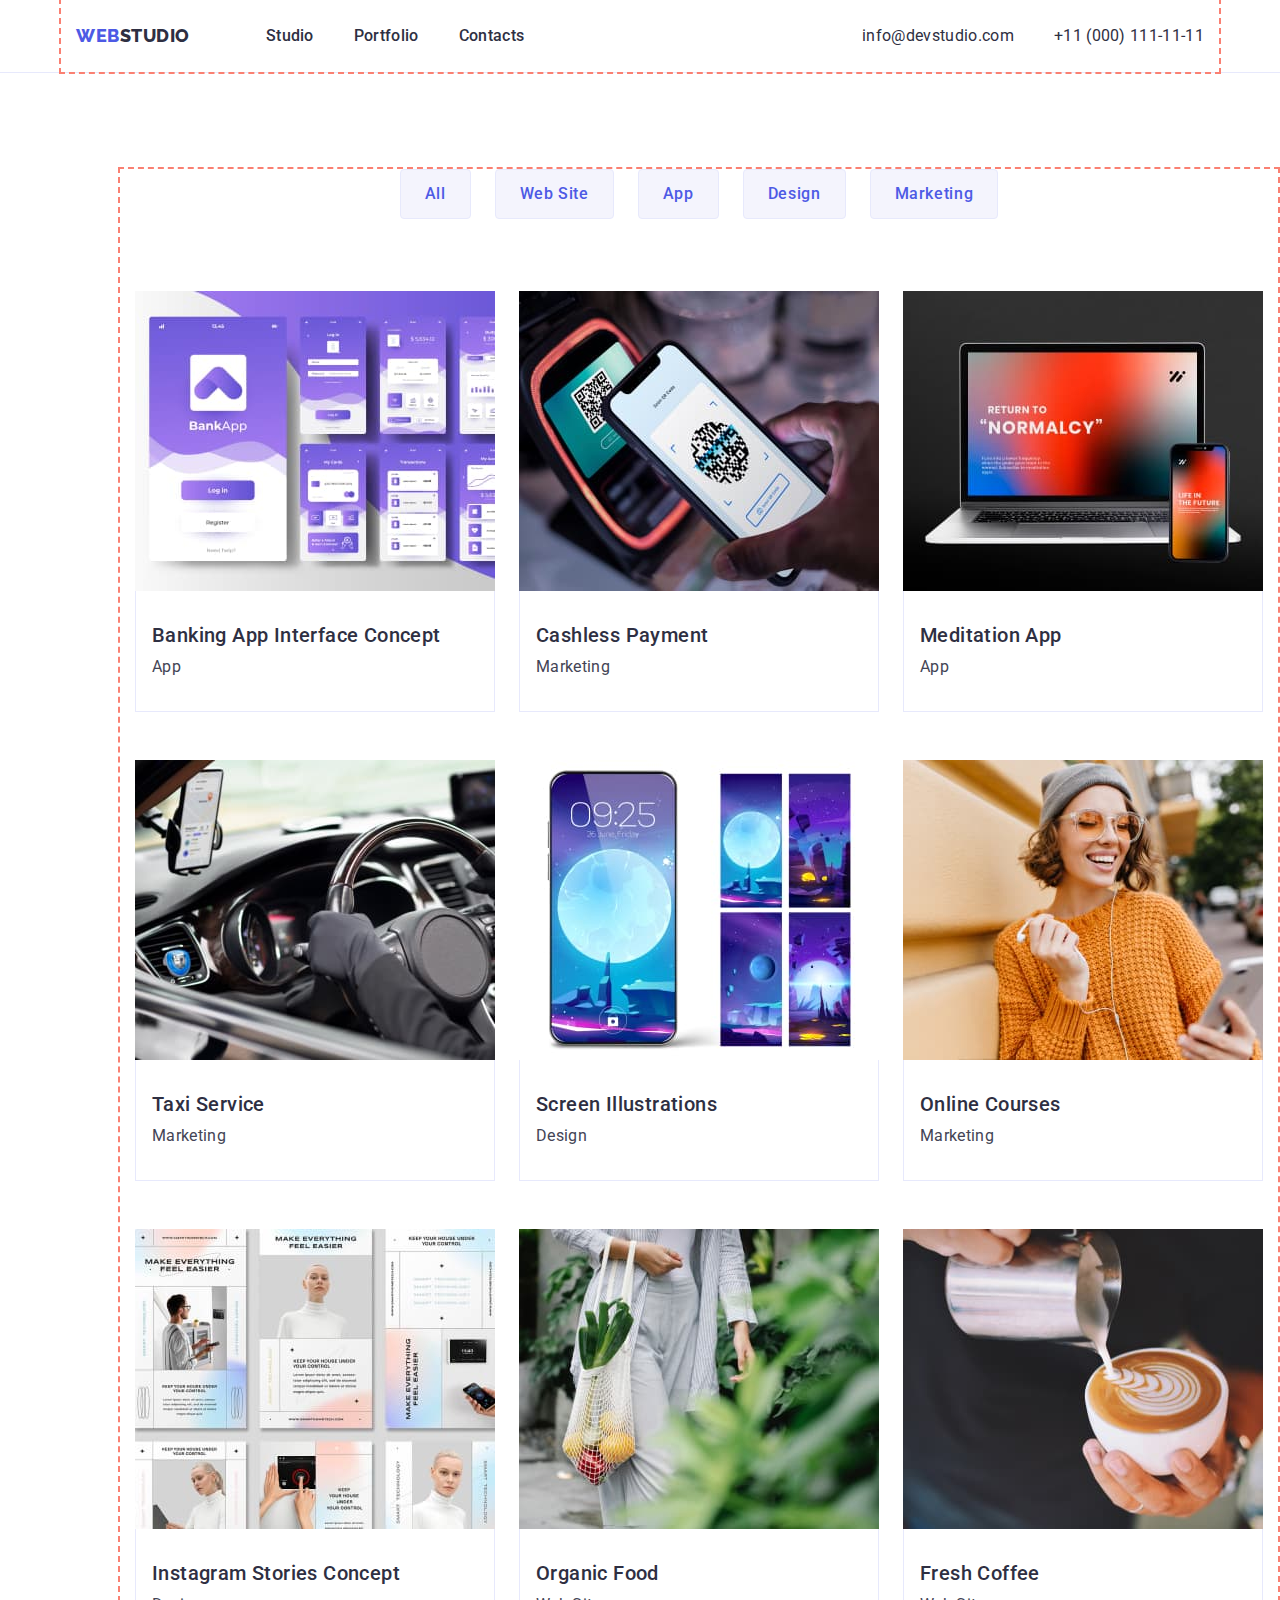
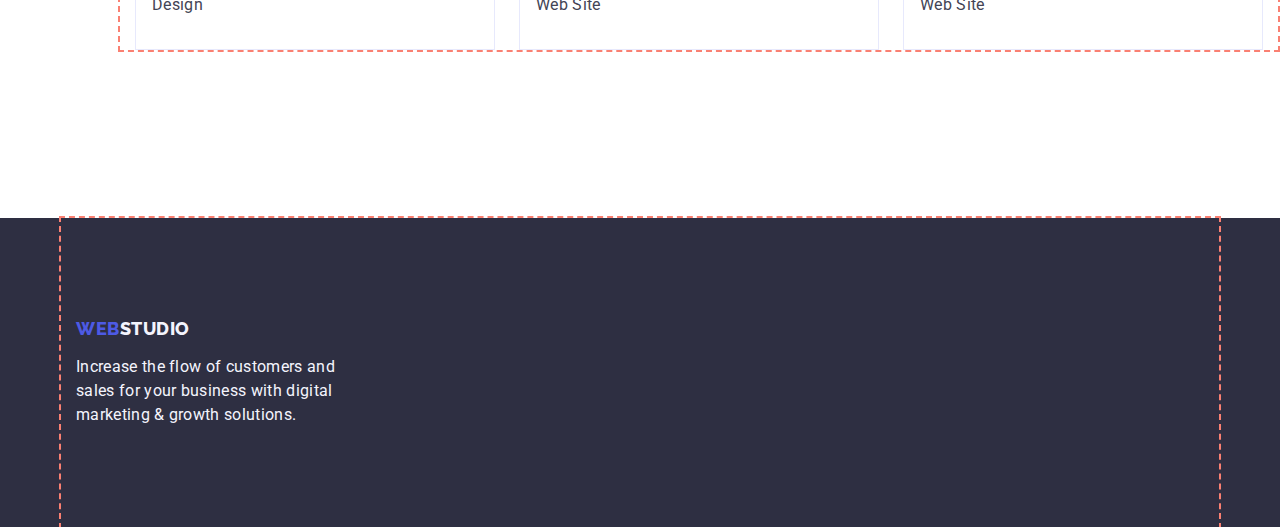
==== commit 094760a6: "updated styles.css; index.html and portfolio.html" ====
--- a/portfolio.html
+++ b/portfolio.html
@@ -224,16 +224,18 @@
       </section>
     </main>
     <!--Footer-->
-    <footer class="footer-section">
+    <div class="footer-wrapper">
       <div class="footer-container container">
-        <a class="logo-link link" href="./index.html">
-          Web<span class="footer-logo">Studio</span></a
-        >
-        <p class="logo-text">
-          Increase the flow of customers and sales for your business with
-          digital marketing & growth solutions.
-        </p>
+        <footer class="footer-section">
+          <a class="logo-link link" href="./index.html">
+            Web<span class="footer-logo">Studio</span></a
+          >
+          <p class="logo-text">
+            Increase the flow of customers and sales for your business with
+            digital marketing & growth solutions.
+          </p>
+        </footer>
       </div>
-    </footer>
+    </div>
   </body>
 </html>
--- a/css/styles.css
+++ b/css/styles.css
@@ -271,8 +271,10 @@
 
 
 /* Our team */
+.team-wrapper {
+   background-color: var(--team-bg-color);
+}
 .team-section {
-   background-color: var(--team-bg-color);
    padding: 120px 0;
 }
 .team-list {
@@ -301,15 +303,14 @@
    text-align: center;
 }
 /* Footer */
+.footer-wrapper {
+    background-color: var(--footer-bg-color);
+}
 .footer-section {
-   background-color: var(--footer-bg-color);
-   padding: 100px 0;
-}
-.footer-container {
-   display: flex;
-   flex-direction: column;
-   justify-content: flex-start;
-}
+  padding-top: 100px;
+  padding-bottom: 100px;
+}
+
 .footer-logo {
     color:var(--footer-logo-color);
 }
@@ -330,7 +331,6 @@
    display: flex;
    justify-content: center;
    gap: 24px; 
-   padding: 96px 120px;
    margin-bottom: 72px;
 }
 .buttons {
@@ -356,10 +356,7 @@
 .gallery-section {
    padding: 96px 120px;
 }
-.portfolio-container {
-   border: 1px solid #e7e9fc;
-   border-top: none;
-}
+
 .gallery-list {
    display: flex;
    flex-direction: row;
@@ -371,7 +368,6 @@
 }
 .gallery-item {
    width: calc((100% - 48px) / 3);
-   border-bottom: 1px solid #E7E9FC;
    
 }
 
@@ -379,7 +375,9 @@
    display: flex;
    flex-direction: column;
    padding: 32px 16px;
+   border: 1px solid #e7e9fc;
+   border-top: none;
 }
 .gallery-title {
    margin-bottom: 8px;
-}+}
